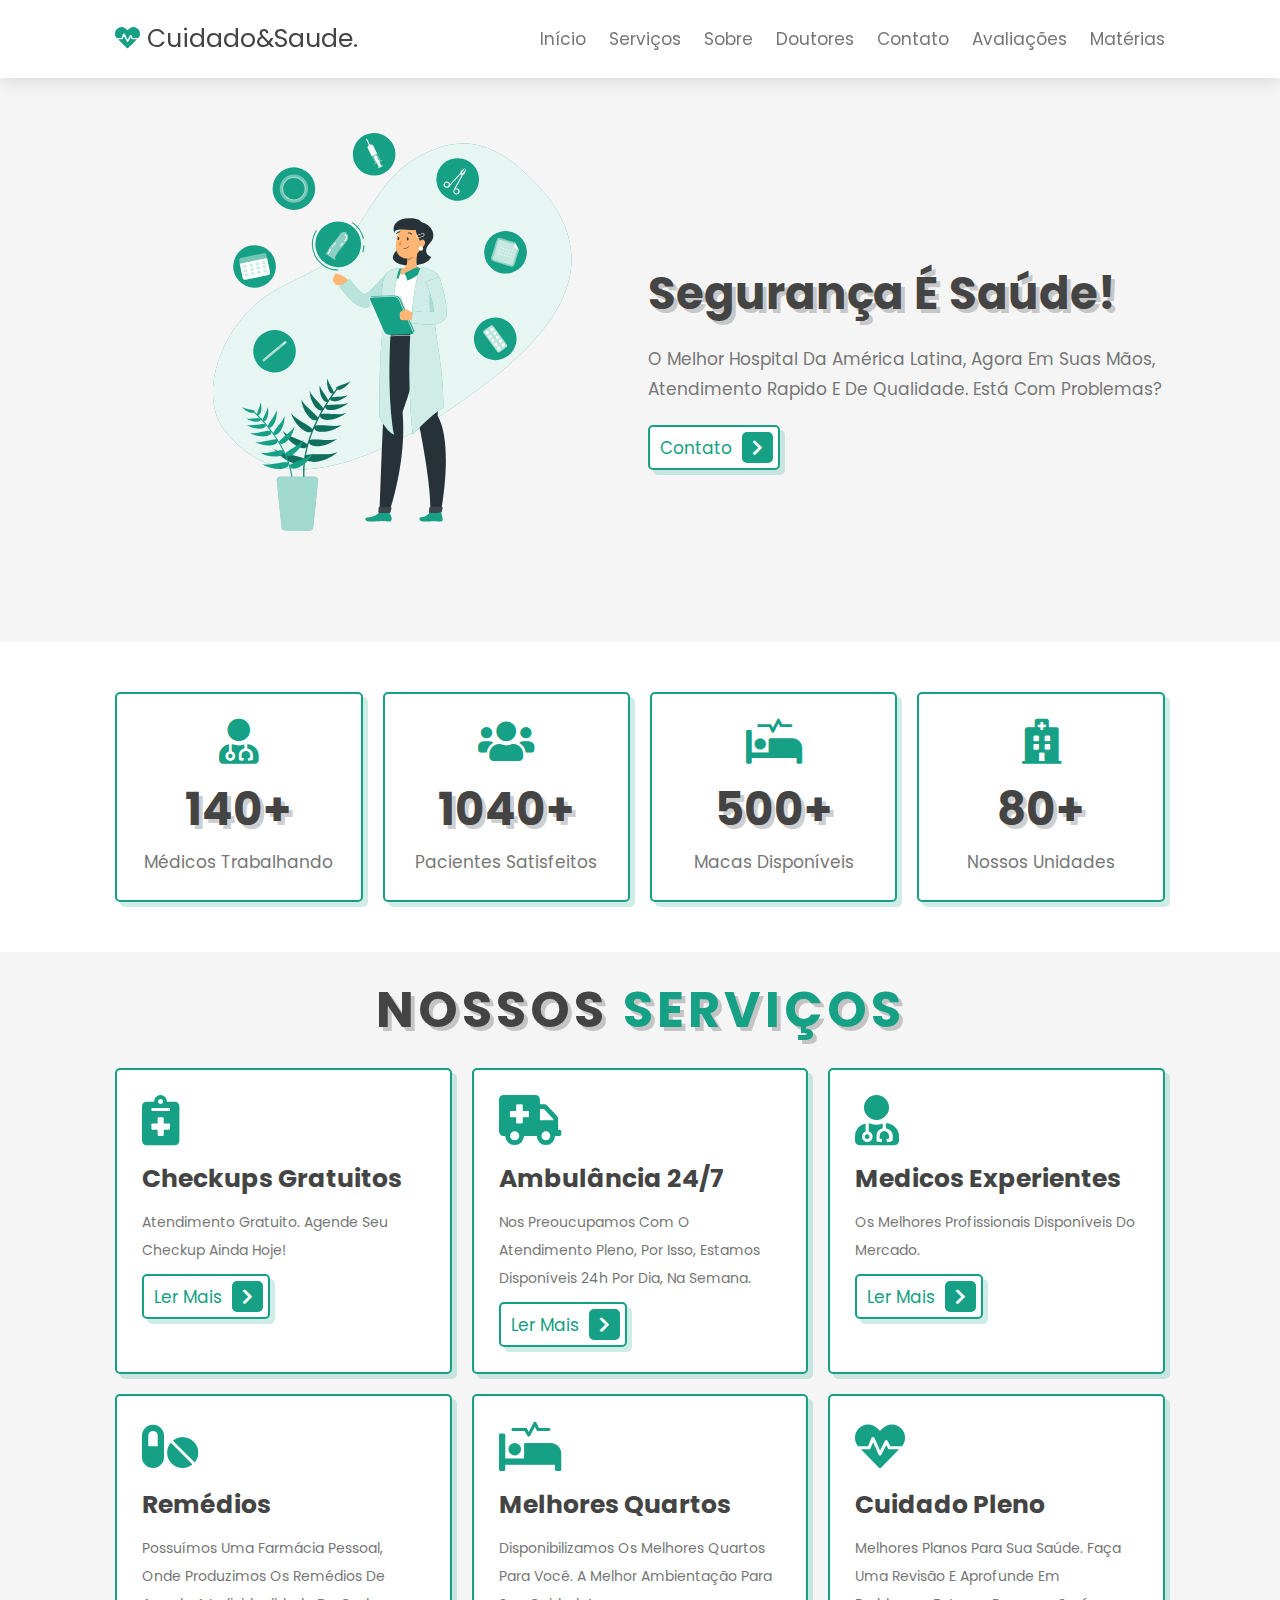
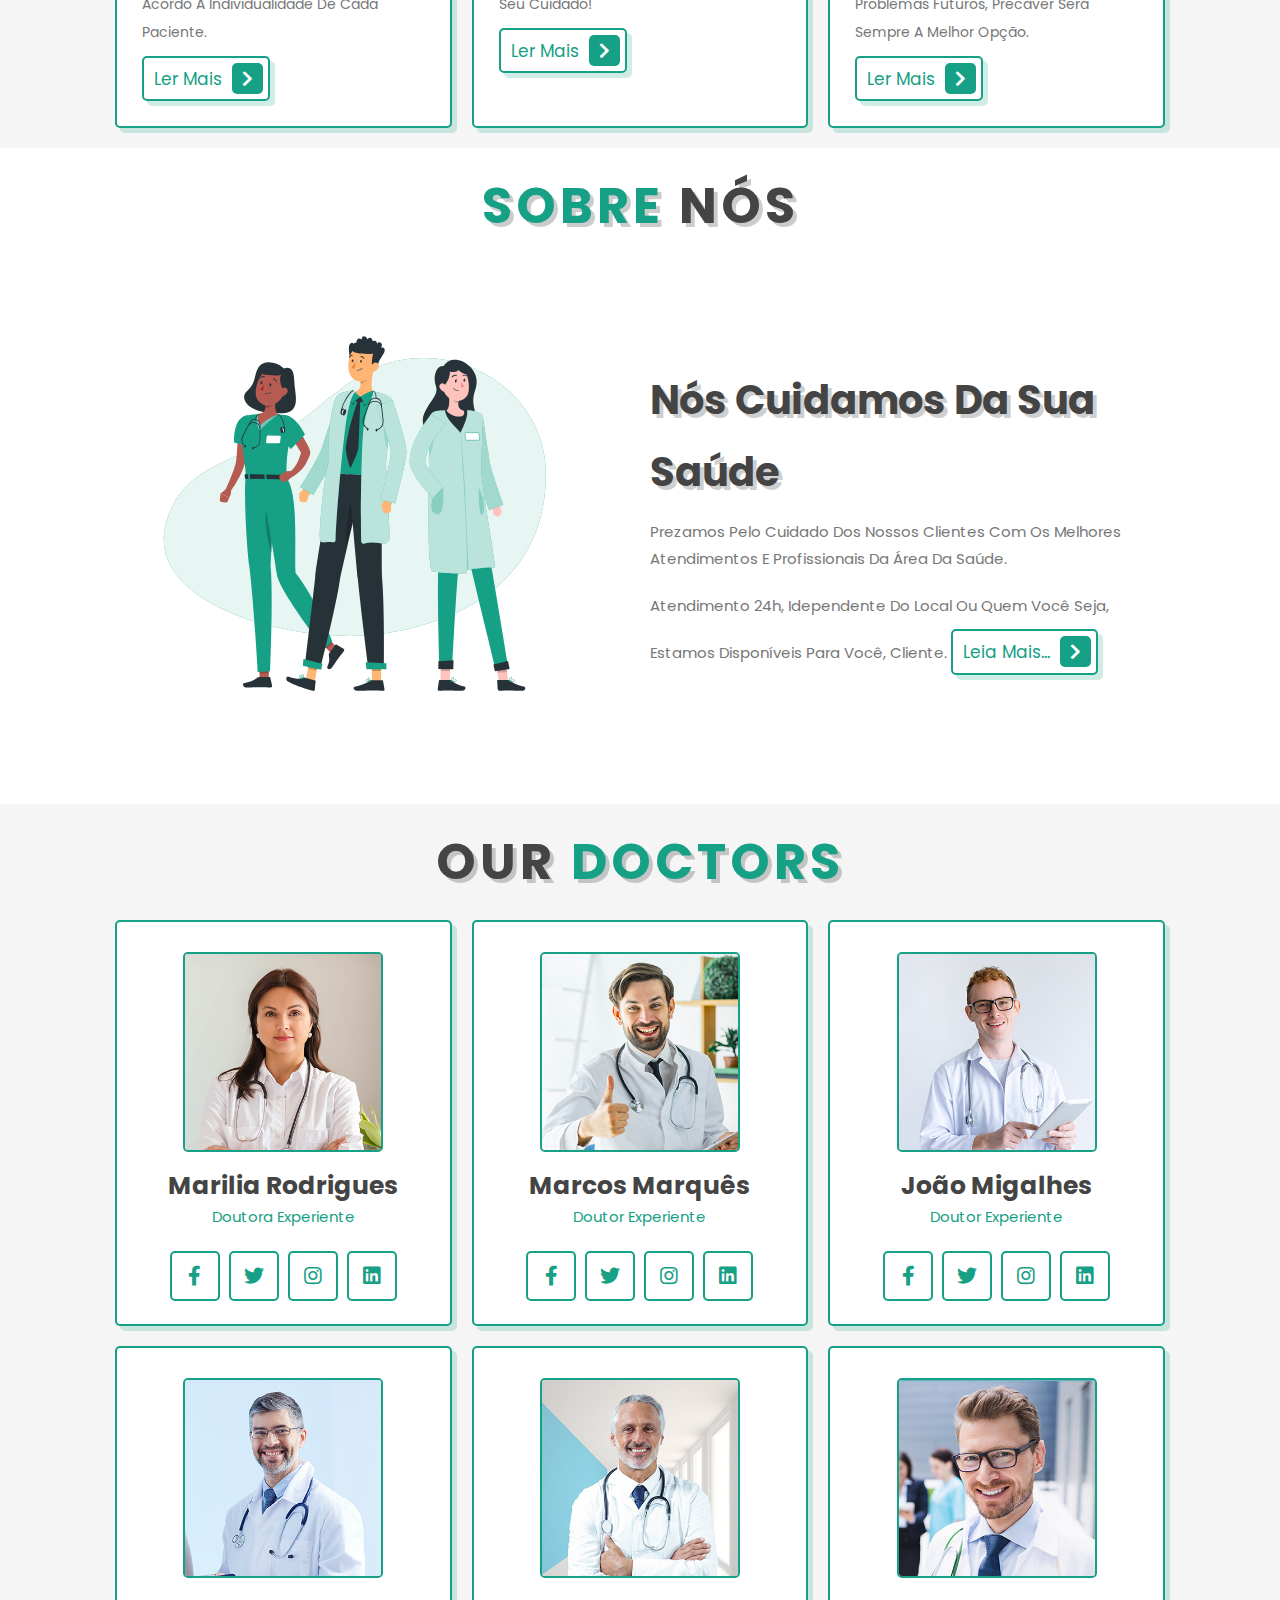
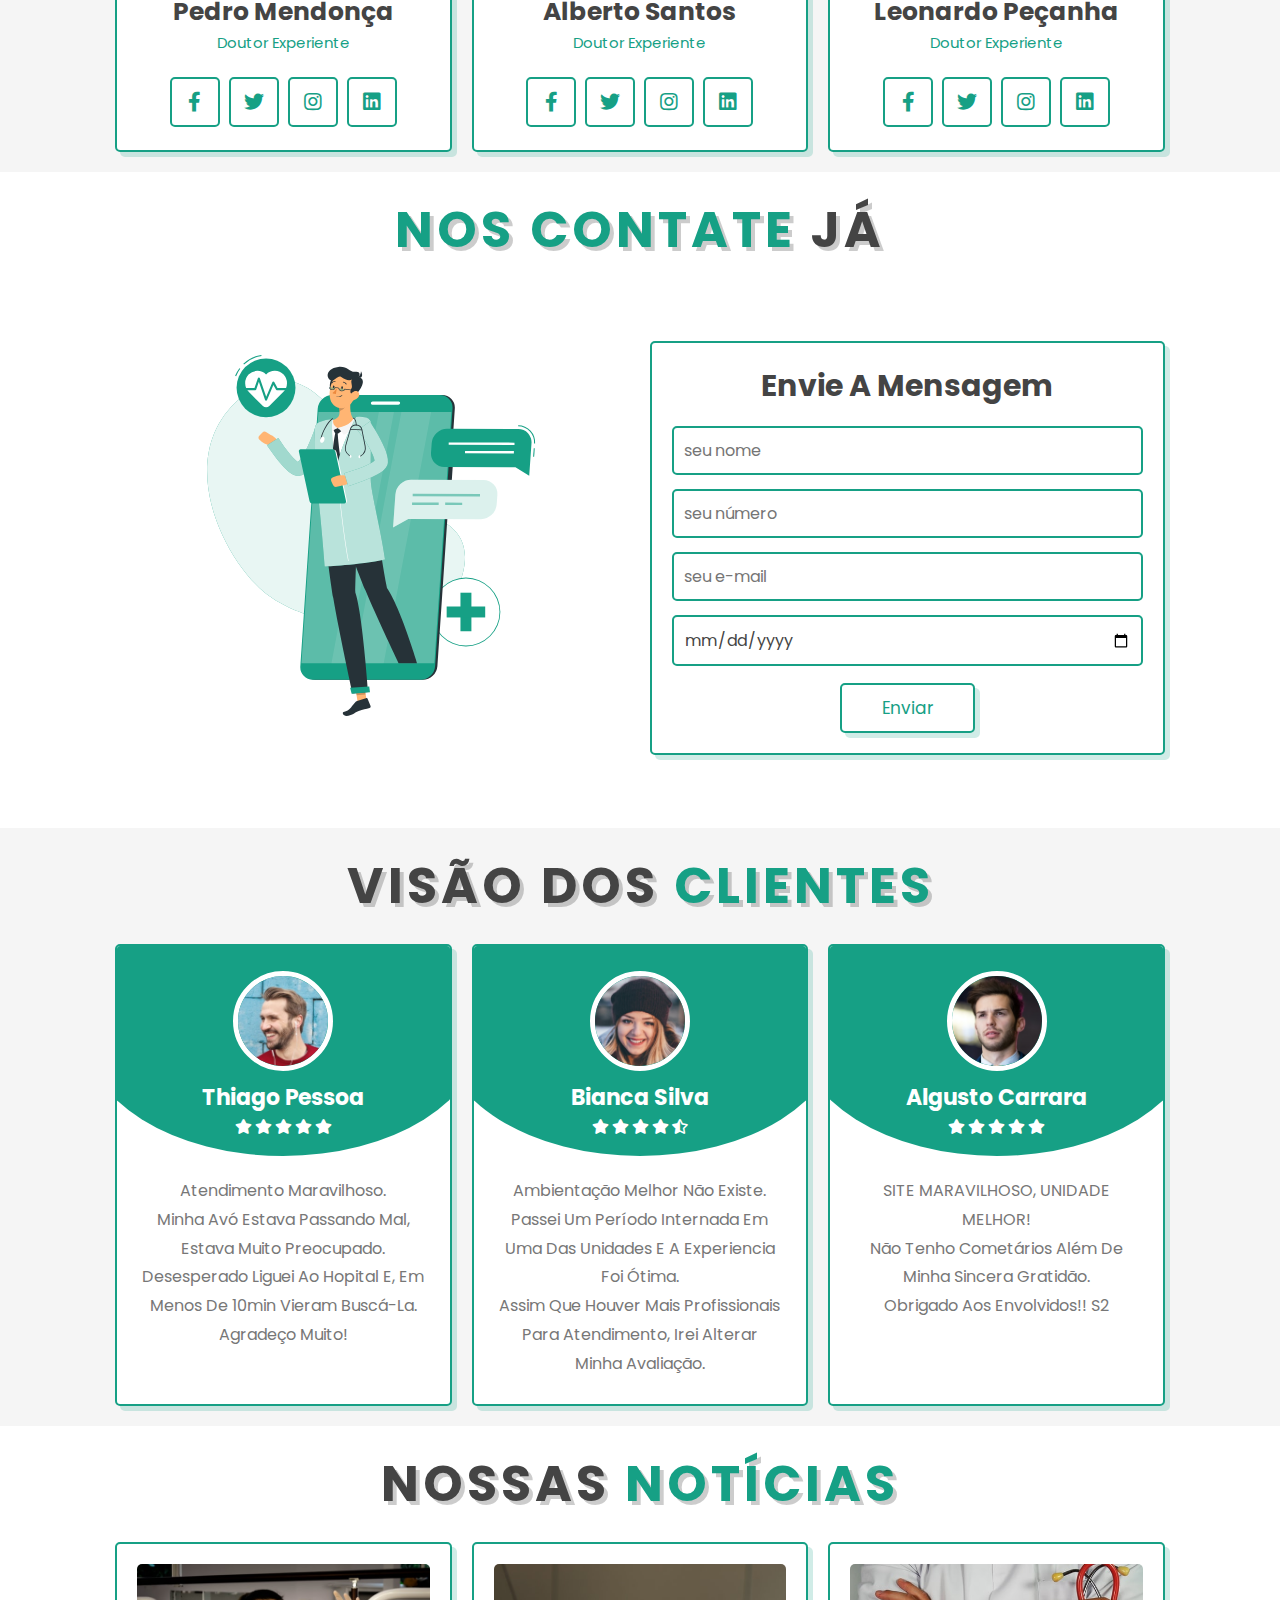
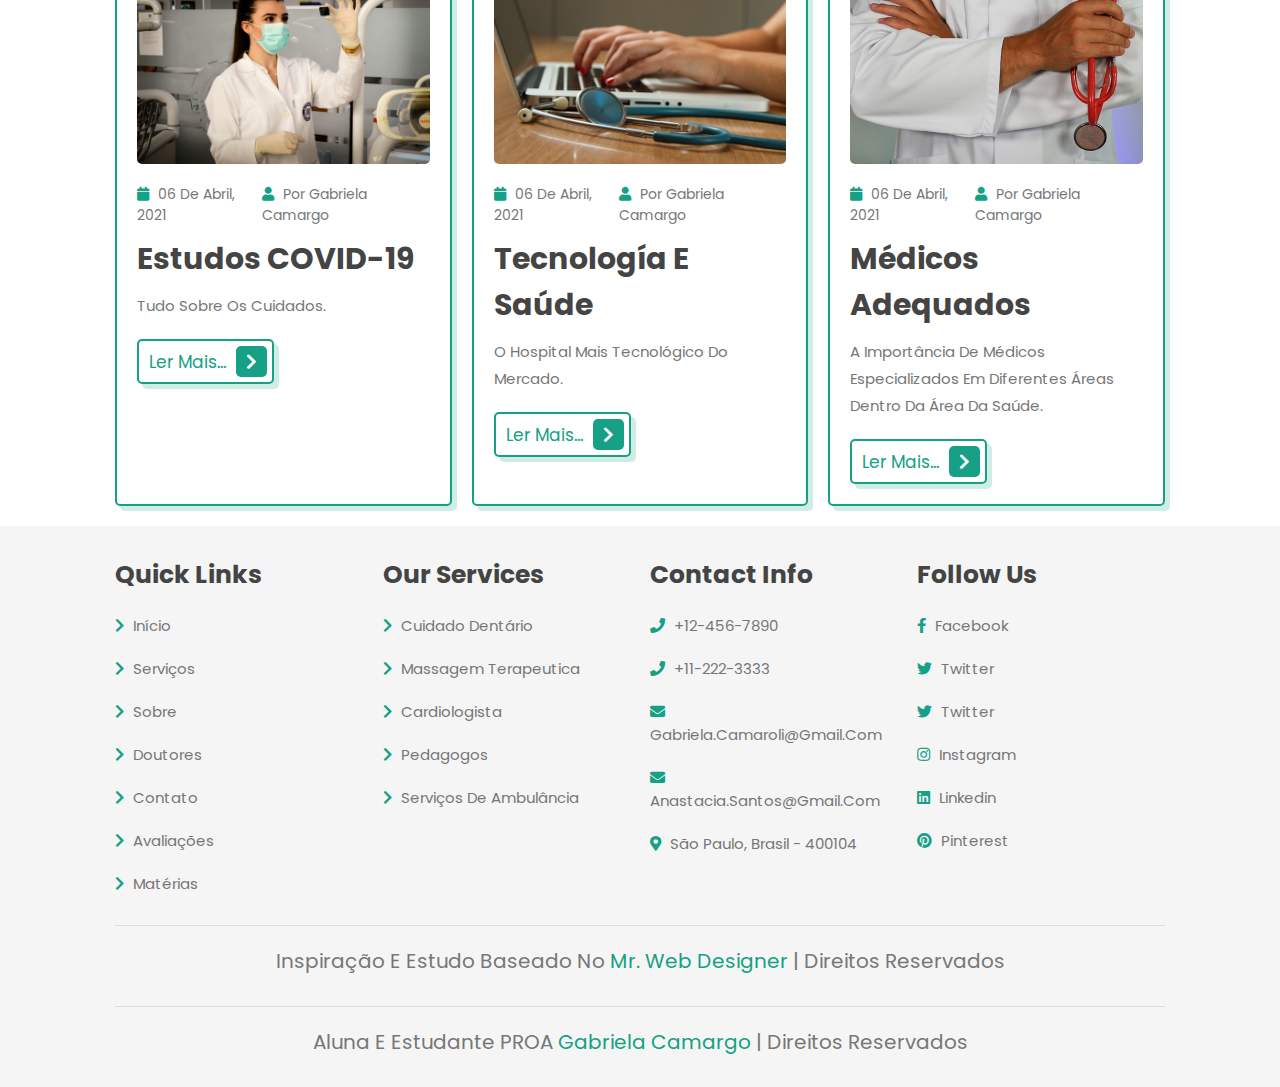
==== hospitalEstudo/index.html @ 0f3b724d "Add files via upload" ====
<!DOCTYPE html>
<html lang="pt-br">
<head>
    <meta charset="UTF-8">
    <meta http-equiv="X-UA-Compatible" content="IE=edge">
    <meta name="viewport" content="width=device-width, initial-scale=1.0">
    <meta name="keywords" content="Hospital, Médico, Estudo, Saúde">
    <meta name="description" content="Hospital Site Responsivel, aprendendo sobre responsividade (HTML, CSS e intodução a JS)">
    <meta name="author" content="Gabriela Camargo Oliveira">
    <meta role="shortcut icons" href="" type="image/x-icon">
    <link rel="stylesheet" href="">
    <title>Cuidado&Saude.</title>

    <!-- font awesome cdn link  -->
    <link rel="stylesheet" href="https://cdnjs.cloudflare.com/ajax/libs/font-awesome/5.15.4/css/all.min.css">

    <!-- custom css file link  -->
    <link rel="stylesheet" href="css/style.css">

</head>
<body>
    
<!-- header section starts  -->

<header class="header">

    <a href="#" class="logo"> <i class="fas fa-heartbeat"></i> Cuidado&Saude. </a>

    <nav class="navbar">
        <a href="#home">Início</a>
        <a href="#services">Serviços</a>
        <a href="#about">Sobre</a>
        <a href="#doctors">Doutores</a>
        <a href="#book">Contato</a>
        <a href="#review">Avaliações</a>
        <a href="#blogs">Matérias</a>
    </nav>

    <div id="menu-btn" class="fas fa-bars"></div>

</header>

<!-- header section ends -->

<!-- home section starts  -->

<section class="home" id="home">

    <div class="image">
        <img src="image/home-img.svg" alt="">
    </div>

    <div class="content">
        <h3>Segurança é saúde!</h3>
        <p>O melhor hospital da América Latina, agora em suas mãos, atendimento rapido e de qualidade. Está com problemas?</p>
        <a href="#" class="btn"> Contato <span class="fas fa-chevron-right"></span> </a>
    </div>

</section>

<!-- home section ends -->

<!-- icons section starts  -->

<section class="icons-container">

    <div class="icons">
        <i class="fas fa-user-md"></i>
        <h3>140+</h3>
        <p>Médicos trabalhando</p>
    </div>

    <div class="icons">
        <i class="fas fa-users"></i>
        <h3>1040+</h3>
        <p>Pacientes Satisfeitos</p>
    </div>

    <div class="icons">
        <i class="fas fa-procedures"></i>
        <h3>500+</h3>
        <p>Macas disponíveis</p>
    </div>

    <div class="icons">
        <i class="fas fa-hospital"></i>
        <h3>80+</h3>
        <p>Nossos unidades</p>
    </div>

</section>

<!-- icons section ends -->

<!-- services section starts  -->

<section class="services" id="services">

    <h1 class="heading"> Nossos <span>Serviços</span> </h1>

    <div class="box-container">

        <div class="box">
            <i class="fas fa-notes-medical"></i>
            <h3>Checkups Gratuitos</h3>
            <p>Atendimento gratuito. Agende seu checkup ainda hoje!</p>
            <a href="#" class="btn"> Ler mais <span class="fas fa-chevron-right"></span> </a>
        </div>

        <div class="box">
            <i class="fas fa-ambulance"></i>
            <h3>Ambulância 24/7</h3>
            <p>Nos preoucupamos com o atendimento pleno, por isso, estamos disponíveis 24h por dia, na semana.</p>
            <a href="#" class="btn"> Ler mais <span class="fas fa-chevron-right"></span> </a>
        </div>

        <div class="box">
            <i class="fas fa-user-md"></i>
            <h3>Medicos Experientes</h3>
            <p>Os melhores profissionais disponíveis do mercado.</p>
            <a href="#" class="btn"> Ler mais <span class="fas fa-chevron-right"></span> </a>
        </div>

        <div class="box">
            <i class="fas fa-pills"></i>
            <h3>Remédios</h3>
            <p>Possuímos uma farmácia pessoal, onde produzimos os remédios de acordo a individualidade de cada paciente.</p>
            <a href="#" class="btn"> Ler mais <span class="fas fa-chevron-right"></span> </a>
        </div>

        <div class="box">
            <i class="fas fa-procedures"></i>
            <h3>Melhores quartos</h3>
            <p>Disponibilizamos os melhores quartos para você. A melhor ambientação para seu cuidado!</p>
            <a href="#" class="btn"> Ler mais <span class="fas fa-chevron-right"></span> </a>
        </div>

        <div class="box">
            <i class="fas fa-heartbeat"></i>
            <h3>Cuidado pleno</h3>
            <p>Melhores planos para sua saúde. Faça uma revisão e aprofunde em problemas futuros, precaver será sempre a melhor opção.</p>
            <a href="#" class="btn"> Ler mais <span class="fas fa-chevron-right"></span> </a>
        </div>

    </div>

</section>

<!-- services section ends -->

<!-- about section starts  -->

<section class="about" id="about">

    <h1 class="heading"> <span>Sobre</span> Nós </h1>

    <div class="row">

        <div class="image">
            <img src="image/about-img.svg" alt="">
        </div>

        <div class="content">
            <h3>Nós cuidamos da sua saúde</h3>
            <p>Prezamos pelo cuidado dos nossos clientes com os melhores atendimentos e profissionais da área da saúde.</p>
            <p>Atendimento 24h, idependente do local ou quem você seja, estamos disponíveis para você, cliente.
            <a href="#" class="btn"> Leia mais... <span class="fas fa-chevron-right"></span> </a>
        </div>

    </div>

</section>

<!-- about section ends -->

<!-- doctors section starts  -->

<section class="doctors" id="doctors">

    <h1 class="heading"> our <span>doctors</span> </h1>

    <div class="box-container">

        <div class="box">
            <img src="image/doc-1.jpg" alt="">
            <h3>Marilia Rodrigues</h3>
            <span>Doutora Experiente</span>
            <div class="share">
                <a href="#" class="fab fa-facebook-f"></a>
                <a href="#" class="fab fa-twitter"></a>
                <a href="#" class="fab fa-instagram"></a>
                <a href="#" class="fab fa-linkedin"></a>
            </div>
        </div>

        <div class="box">
            <img src="image/doc-2.jpg" alt="">
            <h3>Marcos Marquês</h3>
            <span>Doutor Experiente</span>
            <div class="share">
                <a href="#" class="fab fa-facebook-f"></a>
                <a href="#" class="fab fa-twitter"></a>
                <a href="#" class="fab fa-instagram"></a>
                <a href="#" class="fab fa-linkedin"></a>
            </div>
        </div>

        <div class="box">
            <img src="image/doc-3.jpg" alt="">
            <h3>João Migalhes</h3>
            <span>Doutor Experiente</span>
            <div class="share">
                <a href="#" class="fab fa-facebook-f"></a>
                <a href="#" class="fab fa-twitter"></a>
                <a href="#" class="fab fa-instagram"></a>
                <a href="#" class="fab fa-linkedin"></a>
            </div>
        </div>

        <div class="box">
            <img src="image/doc-4.jpg" alt="">
            <h3>Pedro Mendonça</h3>
            <span>Doutor Experiente</span>
            <div class="share">
                <a href="#" class="fab fa-facebook-f"></a>
                <a href="#" class="fab fa-twitter"></a>
                <a href="#" class="fab fa-instagram"></a>
                <a href="#" class="fab fa-linkedin"></a>
            </div>
        </div>

        <div class="box">
            <img src="image/doc-5.jpg" alt="">
            <h3>Alberto Santos</h3>
            <span>Doutor Experiente</span>
            <div class="share">
                <a href="#" class="fab fa-facebook-f"></a>
                <a href="#" class="fab fa-twitter"></a>
                <a href="#" class="fab fa-instagram"></a>
                <a href="#" class="fab fa-linkedin"></a>
            </div>
        </div>

        <div class="box">
            <img src="image/doc-6.jpg" alt="">
            <h3>Leonardo Peçanha</h3>
            <span>Doutor Experiente</span>
            <div class="share">
                <a href="#" class="fab fa-facebook-f"></a>
                <a href="#" class="fab fa-twitter"></a>
                <a href="#" class="fab fa-instagram"></a>
                <a href="#" class="fab fa-linkedin"></a>
            </div>
        </div>

    </div>

</section>

<!-- doctors section ends -->

<!-- booking section starts   -->

<section class="book" id="book">

    <h1 class="heading"> <span>Nos Contate</span> Já </h1>    

    <div class="row">

        <div class="image">
            <img src="image/book-img.svg" alt="">
        </div>

        <form action="">
            <h3>Envie a mensagem</h3>
            <input type="text" placeholder="seu nome" class="box">
            <input type="number" placeholder="seu número" class="box">
            <input type="email" placeholder="seu e-mail" class="box">
            <input type="date" class="box">
            <input type="submit" value="Enviar" class="btn">
        </form>

    </div>

</section>

<!-- booking section ends -->

<!-- review section starts  -->

<section class="review" id="review">
    
    <h1 class="heading"> Visão dos <span>Clientes</span> </h1>

    <div class="box-container">

        <div class="box">
            <img src="image/pic-1.png" alt="">
            <h3>Thiago Pessoa</h3>
            <div class="stars">
                <i class="fas fa-star"></i>
                <i class="fas fa-star"></i>
                <i class="fas fa-star"></i>
                <i class="fas fa-star"></i>
                <i class="fas fa-star"></i>
            </div>
            <p class="text"> Atendimento maravilhoso. <br> Minha avó estava passando mal, estava muito preocupado. Desesperado liguei ao hopital e, em menos de 10min vieram buscá-la. <br> Agradeço muito! </p>
        </div>

        <div class="box">
            <img src="image/pic-2.png" alt="">
            <h3>Bianca Silva</h3>
            <div class="stars">
                <i class="fas fa-star"></i>
                <i class="fas fa-star"></i>
                <i class="fas fa-star"></i>
                <i class="fas fa-star"></i>
                <i class="fas fa-star-half-alt"></i>
            </div>
            <p class="text">Ambientação melhor não existe. <br>Passei um período internada em uma das unidades e a experiencia foi ótima. <br> Assim que houver mais profissionais para atendimento, irei alterar minha avaliação.</p>

            </div>

        <div class="box">
            <img src="image/pic-3.png" alt="">
            <h3>Algusto Carrara</h3>
            <div class="stars">
                <i class="fas fa-star"></i>
                <i class="fas fa-star"></i>
                <i class="fas fa-star"></i>
                <i class="fas fa-star"></i>
                <i class="fas fa-star"></i>
            </div>
            <p class="text">SITE MARAVILHOSO, UNIDADE MELHOR! <br> Não tenho cometários além de minha sincera gratidão. <br> Obrigado aos envolvidos!! S2</p>
        </div>

    </div>

</section>

<!-- review section ends -->

<!-- blogs section starts  -->

<section class="blogs" id="blogs">

    <h1 class="heading"> Nossas <span>Notícias</span> </h1>

    <div class="box-container">

        <div class="box">
            <div class="image">
                <img src="image/blog-1.jpg" alt="">
            </div>
            <div class="content">
                <div class="icon">
                    <a href="#"> <i class="fas fa-calendar"></i> 06 de abril, 2021 </a>
                    <a href="#"> <i class="fas fa-user"></i> Por Gabriela Camargo </a>
                </div>
                <h3>Estudos COVID-19</h3>
                <p>Tudo sobre os cuidados. </p>
                <a href="#" class="btn"> Ler mais... <span class="fas fa-chevron-right"></span> </a>
            </div>
        </div>

        <div class="box">
            <div class="image">
                <img src="image/blog-2.jpg" alt="">
            </div>
            <div class="content">
                <div class="icon">
                    <a href="#"> <i class="fas fa-calendar"></i> 06 de abril, 2021 </a>
                    <a href="#"> <i class="fas fa-user"></i> Por Gabriela Camargo </a>
                </div>
                <h3>Tecnología e saúde</h3>
                <p> O hospital mais tecnológico do mercado. </p>
                <a href="#" class="btn"> Ler mais... <span class="fas fa-chevron-right"></span> </a>
            </div>
        </div>

        <div class="box">
            <div class="image">
                <img src="image/blog-3.jpg" alt="">
            </div>
            <div class="content">
                <div class="icon">
                    <a href="#"> <i class="fas fa-calendar"></i> 06 de abril, 2021 </a>
                    <a href="#"> <i class="fas fa-user"></i> Por Gabriela Camargo </a>
                </div>
                <h3>Médicos Adequados</h3>
                <p>A importância de médicos especializados em diferentes áreas dentro da área da saúde. </p>
                <a href="#" class="btn"> Ler mais... <span class="fas fa-chevron-right"></span> </a>
            </div>
        </div>

    </div>

</section>

<!-- blogs section ends -->

<!-- footer section starts  -->

<section class="footer">

    <div class="box-container">

        <div class="box">
            <h3>quick links</h3>
            <a href="#"> <i class="fas fa-chevron-right"></i> início </a>
            <a href="#"> <i class="fas fa-chevron-right"></i> serviços </a>
            <a href="#"> <i class="fas fa-chevron-right"></i> sobre </a>
            <a href="#"> <i class="fas fa-chevron-right"></i> doutores </a>
            <a href="#"> <i class="fas fa-chevron-right"></i> contato </a>
            <a href="#"> <i class="fas fa-chevron-right"></i> Avaliações </a>
            <a href="#"> <i class="fas fa-chevron-right"></i> Matérias </a>
        </div>

        <div class="box">
            <h3>our services</h3>
            <a href="#"> <i class="fas fa-chevron-right"></i> Cuidado Dentário </a>
            <a href="#"> <i class="fas fa-chevron-right"></i> Massagem terapeutica </a>
            <a href="#"> <i class="fas fa-chevron-right"></i> Cardiologista </a>
            <a href="#"> <i class="fas fa-chevron-right"></i> Pedagogos </a>
            <a href="#"> <i class="fas fa-chevron-right"></i> Serviços de ambulância </a>
        </div>

        <div class="box">
            <h3>contact info</h3>
            <a href="#"> <i class="fas fa-phone"></i> +12-456-7890 </a>
            <a href="#"> <i class="fas fa-phone"></i> +11-222-3333 </a>
            <a href="#"> <i class="fas fa-envelope"></i> gabriela.camaroli@gmail.com </a>
            <a href="#"> <i class="fas fa-envelope"></i> anastacia.santos@gmail.com </a>
            <a href="#"> <i class="fas fa-map-marker-alt"></i> São Paulo, Brasil - 400104 </a>
        </div>

        <div class="box">
            <h3>follow us</h3>
            <a href="#"> <i class="fab fa-facebook-f"></i> facebook </a>
            <a href="#"> <i class="fab fa-twitter"></i> twitter </a>
            <a href="#"> <i class="fab fa-twitter"></i> twitter </a>
            <a href="#"> <i class="fab fa-instagram"></i> instagram </a>
            <a href="#"> <i class="fab fa-linkedin"></i> linkedin </a>
            <a href="#"> <i class="fab fa-pinterest"></i> pinterest </a>
        </div>

    </div>

    <div class="credit"> Inspiração e Estudo baseado no <span>mr. web designer</span> | direitos reservados </div>
    <div class="credit"> Aluna e estudante PROA <span>Gabriela Camargo</span> | direitos reservados </div>

</section>

<!-- footer section ends -->


















<!-- custom js file link  -->
<script src="js/script.js"></script>

</body>
</html>
---- hospitalEstudo/css/style.css ----
@import url('https://fonts.googleapis.com/css2?family=Poppins:wght@100;200;300;400;500;600;700&display=swap');

:root{
    --green:#16a085;
    --black:#444;
    --light-color:#777;
    --box-shadow:.5rem .5rem 0 rgba(22, 160, 133, .2);
    --text-shadow:.4rem .4rem 0 rgba(0, 0, 0, .2);
    --border:.2rem solid var(--green);
}

*{
    font-family: 'Poppins', sans-serif;
    margin:0; padding: 0;
    box-sizing: border-box;
    outline: none; border: none;
    text-transform: capitalize;
    transition: all .2s ease-out;
    text-decoration: none;
}

html{
    font-size: 62.5%;
    overflow-x: hidden;
    scroll-padding-top: 7rem;
    scroll-behavior: smooth;
}

section{
    padding:2rem 9%;
}

section:nth-child(even){
    background: #f5f5f5;
}

/*Ajuste do fundo e texto da página*/

.heading{
    text-align: center;
    padding-bottom: 2rem;
    text-shadow: var(--text-shadow);
    text-transform: uppercase;
    color:var(--black);
    font-size: 5rem;
    letter-spacing: .4rem;
}

.heading span{
    text-transform: uppercase;
    color:var(--green);
}

.btn{
    display: inline-block;
    margin-top: 1rem;
    padding: .5rem;
    padding-left: 1rem;
    border:var(--border);
    border-radius: .5rem;
    box-shadow: var(--box-shadow);
    color:var(--green);
    cursor: pointer;
    font-size: 1.7rem;
    background: #fff;
}

.btn span{
    padding:.7rem 1rem;
    border-radius: .5rem;
    background: var(--green);
    color:#fff;
    margin-left: .5rem;
}

.btn:hover{
    background: var(--green);
    color:#fff;
}

.btn:hover span{
    color: var(--green);
    background:#fff;
    margin-left: 1rem;
}

.header{
    padding:2rem 9%;
    position: fixed;
    top:0; left: 0; right: 0;
    z-index: 1000;
    box-shadow: 0 .5rem 1.5rem rgba(0, 0, 0, .1);
    display: flex;
    align-items: center;
    justify-content: space-between;
    background: #fff;
}

.header .logo{
    font-size: 2.5rem;
    color: var(--black);
}

.header .logo i{
    color: var(--green);
}

.header .navbar a{
    font-size: 1.7rem;
    color: var(--light-color);
    margin-left: 2rem;
}

.header .navbar a:hover{
    color: var(--green);
}

#menu-btn{
    font-size: 2.5rem;
    border-radius: .5rem;
    background: #eee;
    color:var(--green);
    padding: 1rem 1.5rem;
    cursor: pointer;
    display: none;
}

.home{
    display: flex;
    align-items: center;
    flex-wrap: wrap;
    gap:1.5rem;
    padding-top: 10rem;
}

.home .image{
    flex:1 1 45rem;
}

.home .image img{
    width: 100%;
}

.home .content{
    flex:1 1 45rem;
}

.home .content h3{
    font-size: 4.5rem;
    color:var(--black);
    line-height: 1.8;
    text-shadow: var(--text-shadow);
}

.home .content p{
    font-size: 1.7rem;
    color:var(--light-color);
    line-height: 1.8;
    padding: 1rem 0;
}

/*Ajustando icons página 02, dados */

.icons-container{
    display: grid;
    gap:2rem;
    grid-template-columns: repeat(auto-fit, minmax(20rem, 1fr));
    padding-top: 5rem;
    padding-bottom: 5rem;
}

/*Caixa icons, dados do hospital*/

.icons-container .icons{
    border:var(--border);
    box-shadow: var(--box-shadow);
    border-radius: .5rem;
    text-align: center;
    padding: 2.5rem;
}

.icons-container .icons i{
    font-size: 4.5rem;
    color:var(--green);
    padding-bottom: .7rem;
}

.icons-container .icons h3{
    font-size: 4.5rem;
    color:var(--black);
    padding: .5rem 0;
    text-shadow: var(--text-shadow);
}

.icons-container .icons p{
    font-size: 1.7rem;
    color:var(--light-color);
}

/*Alinhando serviços, icons, na página*/

.services .box-container{
    display: grid;
    grid-template-columns: repeat(auto-fit, minmax(27rem, 1fr));
    gap:2rem;
}

/*Agrupa e alinha*/

.services .box-container .box{
    background:#fff;
    border-radius: .5rem;
    box-shadow: var(--box-shadow);
    border:var(--border);
    padding: 2.5rem;
}

.services .box-container .box i{
    color: var(--green);
    font-size: 5rem;
    padding-bottom: .5rem;
}

.services .box-container .box h3{
    color: var(--black);
    font-size: 2.5rem;
    padding:1rem 0;
}

.services .box-container .box p{
    color: var(--light-color);
    font-size: 1.4rem;
    line-height: 2;
}

/*Sobre*/

.about .row{
    display: flex;
    align-items: center;
    flex-wrap: wrap;
    gap:2rem;
}

.about .row .image{
    flex:1 1 45rem;
}

.about .row .image img{
    width: 100%;
}

.about .row .content{
    flex:1 1 45rem;
}

.about .row .content h3{
    color: var(--black);
    text-shadow: var(--text-shadow);
    font-size: 4rem;
    line-height: 1.8;
}

.about .row .content p{
    color: var(--light-color);
    padding:1rem 0;
    font-size: 1.5rem;
    line-height: 1.8;
}

.doctors .box-container{
    display: grid;
    grid-template-columns: repeat(auto-fit, minmax(30rem, 1fr));
    gap:2rem;
}

.doctors .box-container .box{
    text-align: center;
    background:#fff;
    border-radius: .5rem;
    border:var(--border);
    box-shadow: var(--box-shadow);
    padding:2rem;
}

.doctors .box-container .box img{
    height: 20rem;
    border:var(--border);
    border-radius: .5rem;
    margin-top: 1rem;
    margin-bottom: 1rem;
}

.doctors .box-container .box h3{
    color:var(--black);
    font-size: 2.5rem;
}

.doctors .box-container .box span{
    color:var(--green);
    font-size: 1.5rem;
}

.doctors .box-container .box .share{
    padding-top: 2rem;
}

.doctors .box-container .box .share a{
    height: 5rem;
    width: 5rem;
    line-height: 4.5rem;
    font-size: 2rem;
    color:var(--green);
    border-radius: .5rem;
    border:var(--border);
    margin:.3rem;
}

.doctors .box-container .box .share a:hover{
    background:var(--green);
    color:#fff;
    box-shadow: var(--box-shadow);
}

.book .row{
    display: flex;
    align-items: center;
    flex-wrap: wrap;
    gap:2rem;
}
 
.book .row .image{
    flex:1 1 45rem;
}

.book .row .image img{
    width: 100%;
}

.book .row form{
    flex:1 1 45rem;
    background: #fff;
    border:var(--border);
    box-shadow: var(--box-shadow);
    text-align: center;
    padding: 2rem;
    border-radius: .5rem;
}

.book .row form h3{
    color:var(--black);
    padding-bottom: 1rem;
    font-size: 3rem;
}

.book .row form .box{
    width: 100%;
    margin:.7rem 0;
    border-radius: .5rem;
    border:var(--border);
    font-size: 1.6rem;
    color: var(--black);
    text-transform: none;
    padding: 1rem;
}

.book .row form .btn{
    padding:1rem 4rem;
}

.review .box-container{
    display: grid;
    grid-template-columns: repeat(auto-fit, minmax(27rem, 1fr));
    gap:2rem;
}

.review .box-container .box{
    border:var(--border);
    box-shadow: var(--box-shadow);
    border-radius: .5rem;
    padding:2.5rem;
    background: #fff;
    text-align: center;
    position: relative;
    overflow: hidden;
    z-index: 0;
}

.review .box-container .box img{
    height: 10rem;
    width: 10rem;
    border-radius: 50%;
    object-fit: cover;
    border:.5rem solid #fff;
}

.review .box-container .box h3{
    color:#fff;
    font-size: 2.2rem;
    padding:.5rem 0;
}

.review .box-container .box .stars i{
    color:#fff;
    font-size: 1.5rem;
}

.review .box-container .box .text{
    color:var(--light-color);
    line-height: 1.8;
    font-size: 1.6rem;
    padding-top: 4rem;
}

.review .box-container .box::before{
    content: '';
    position: absolute;
    top:-4rem; left: 50%;
    transform:translateX(-50%);
    background:var(--green);
    border-bottom-left-radius: 50%;
    border-bottom-right-radius: 50%;
    height: 25rem;
    width: 120%;
    z-index: -1;
}

.blogs .box-container{
    display: grid;
    grid-template-columns: repeat(auto-fit, minmax(30rem, 1fr));
    gap:2rem;
}

.blogs .box-container .box{
    border:var(--border);
    box-shadow: var(--box-shadow);
    border-radius: .5rem;
    padding: 2rem;
}

.blogs .box-container .box .image{
    height: 20rem;
    overflow:hidden;
    border-radius: .5rem;
}

.blogs .box-container .box .image img{
    height: 100%;
    width: 100%;
    object-fit: cover;
}

.blogs .box-container .box:hover .image img{
    transform:scale(1.2);
}

.blogs .box-container .box .content{
    padding-top: 1rem;
}

.blogs .box-container .box .content .icon{
    padding: 1rem 0;
    display: flex;
    align-items: center;
    justify-content: space-between;
}

.blogs .box-container .box .content .icon a{
    font-size: 1.4rem;
    color: var(--light-color);
}

.blogs .box-container .box .content .icon a:hover{
    color:var(--green);
}

.blogs .box-container .box .content .icon a i{
    padding-right: .5rem;
    color: var(--green);
}

.blogs .box-container .box .content h3{
    color:var(--black);
    font-size: 3rem;
}

.blogs .box-container .box .content p{
    color:var(--light-color);
    font-size: 1.5rem;
    line-height: 1.8;
    padding:1rem 0;
}

.footer .box-container{
    display: grid;
    grid-template-columns: repeat(auto-fit, minmax(22rem, 1fr));
    gap:2rem;
}

.footer .box-container .box h3{
    font-size: 2.5rem;
    color:var(--black);
    padding: 1rem 0;
}

.footer .box-container .box a{
    display: block;
    font-size: 1.5rem;
    color:var(--light-color);
    padding: 1rem 0;
}

.footer .box-container .box a i{
    padding-right: .5rem;
    color:var(--green);
}

.footer .box-container .box a:hover i{
    padding-right:2rem;
}

.footer .credit{
    padding: 1rem;
    padding-top: 2rem;
    margin-top: 2rem;
    text-align: center;
    font-size: 2rem;
    color:var(--light-color);
    border-top: .1rem solid rgba(0, 0, 0, .1);
}

.footer .credit span{
    color:var(--green);
}









/* media queries  */
@media (max-width:991px){

    html{
        font-size: 55%;
    }

    .header{
        padding: 2rem;
    }

    section{
        padding:2rem;
    }

}

@media (max-width:768px){

    #menu-btn{
        display: initial;
    }

    .header .navbar{
        position: absolute;
        top:115%; right: 2rem;
        border-radius: .5rem;
        box-shadow: var(--box-shadow);
        width: 30rem;
        border: var(--border);
        background: #fff;
        transform: scale(0);
        opacity: 0;
        transform-origin: top right;
        transition: none;
    }

    .header .navbar.active{
        transform: scale(1);
        opacity: 1;
        transition: .2s ease-out;
    }

    .header .navbar a{
        font-size: 2rem;
        display: block;
        margin:2.5rem;
    }

}

@media (max-width:450px){

    html{
        font-size: 50%;
    }

}
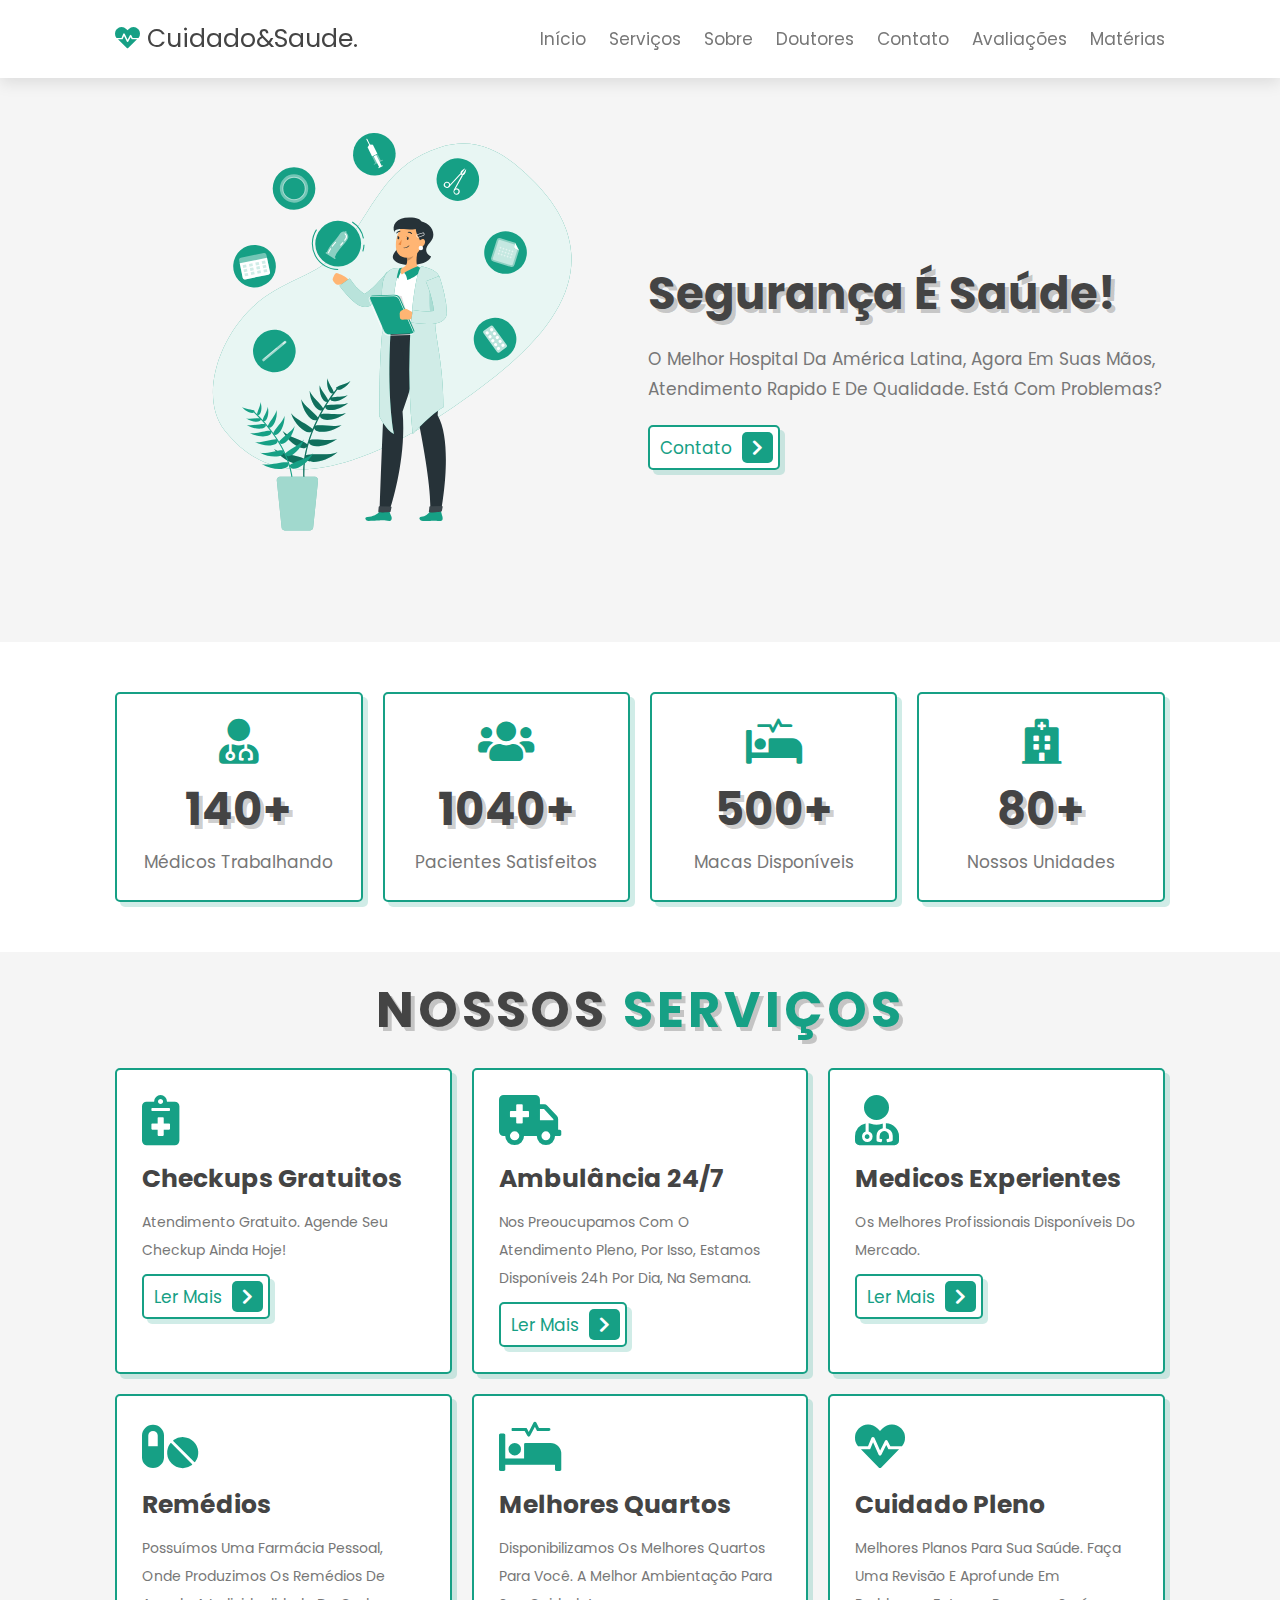
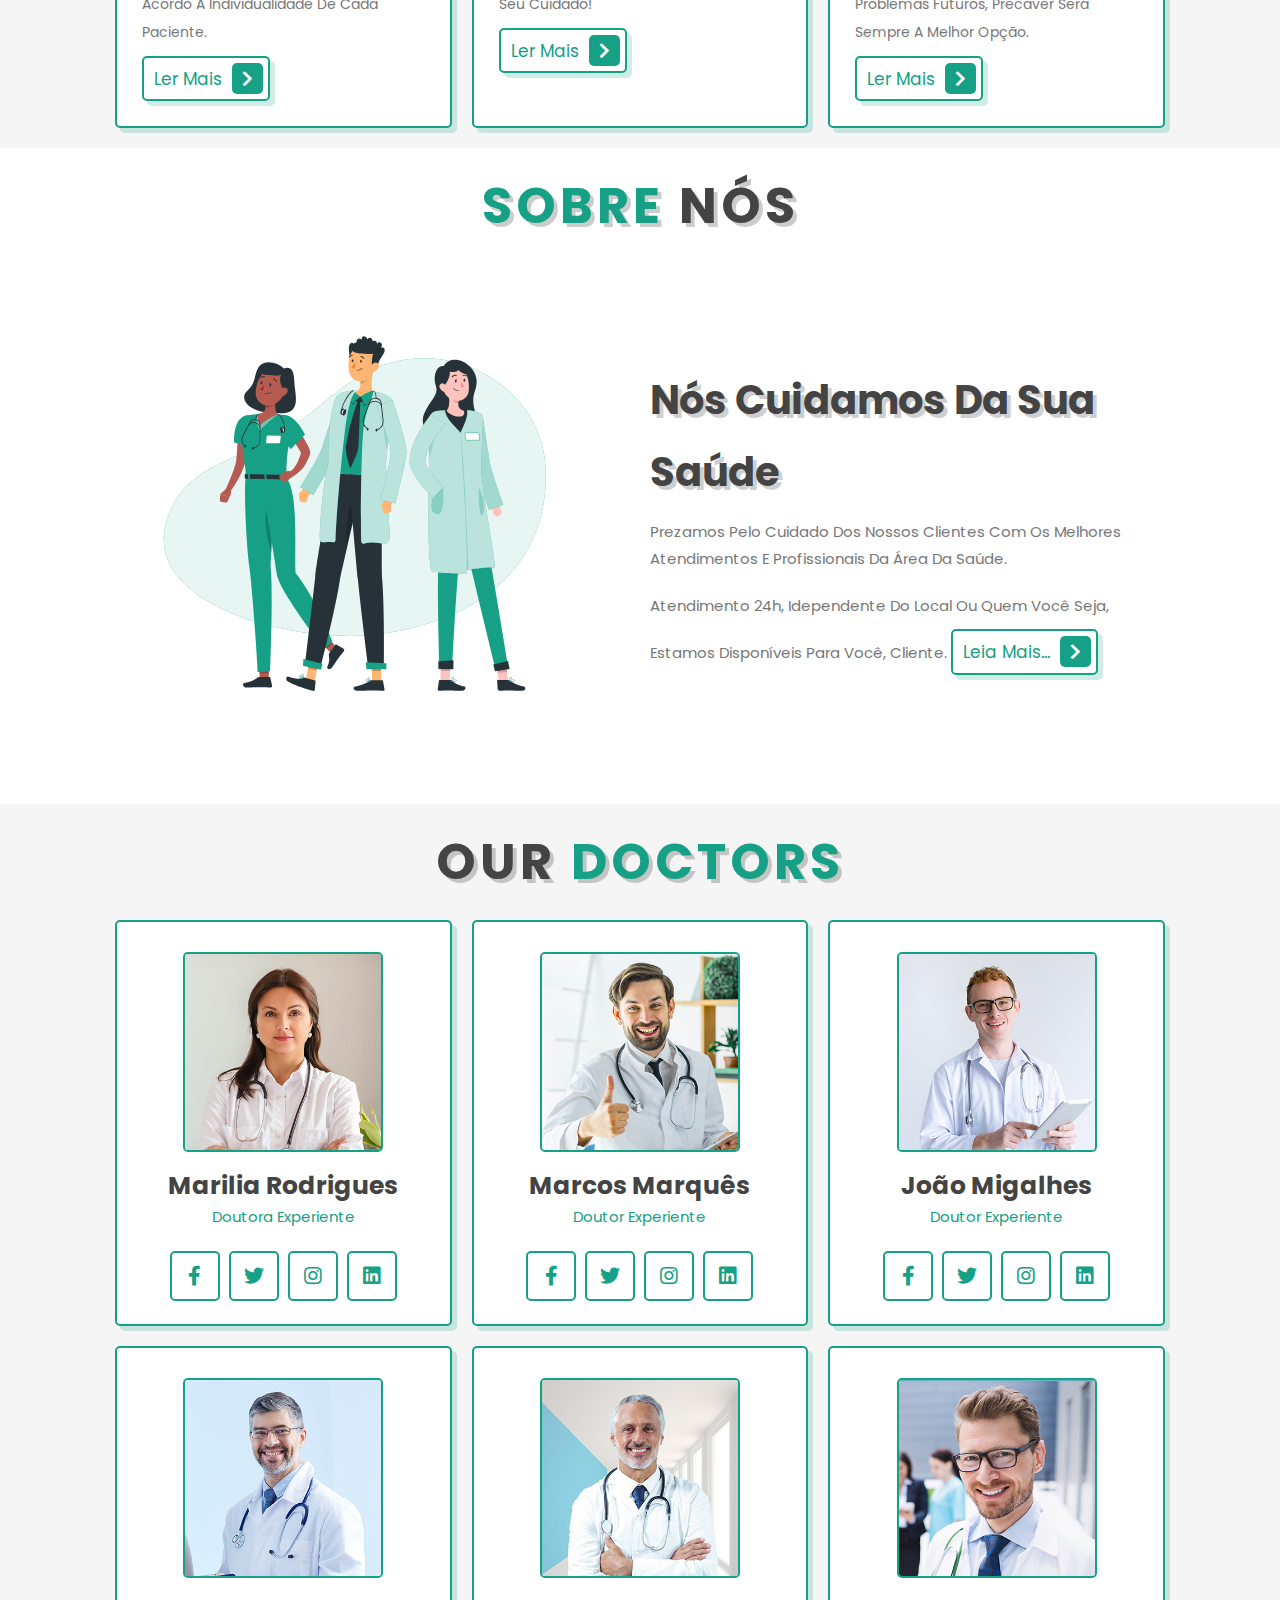
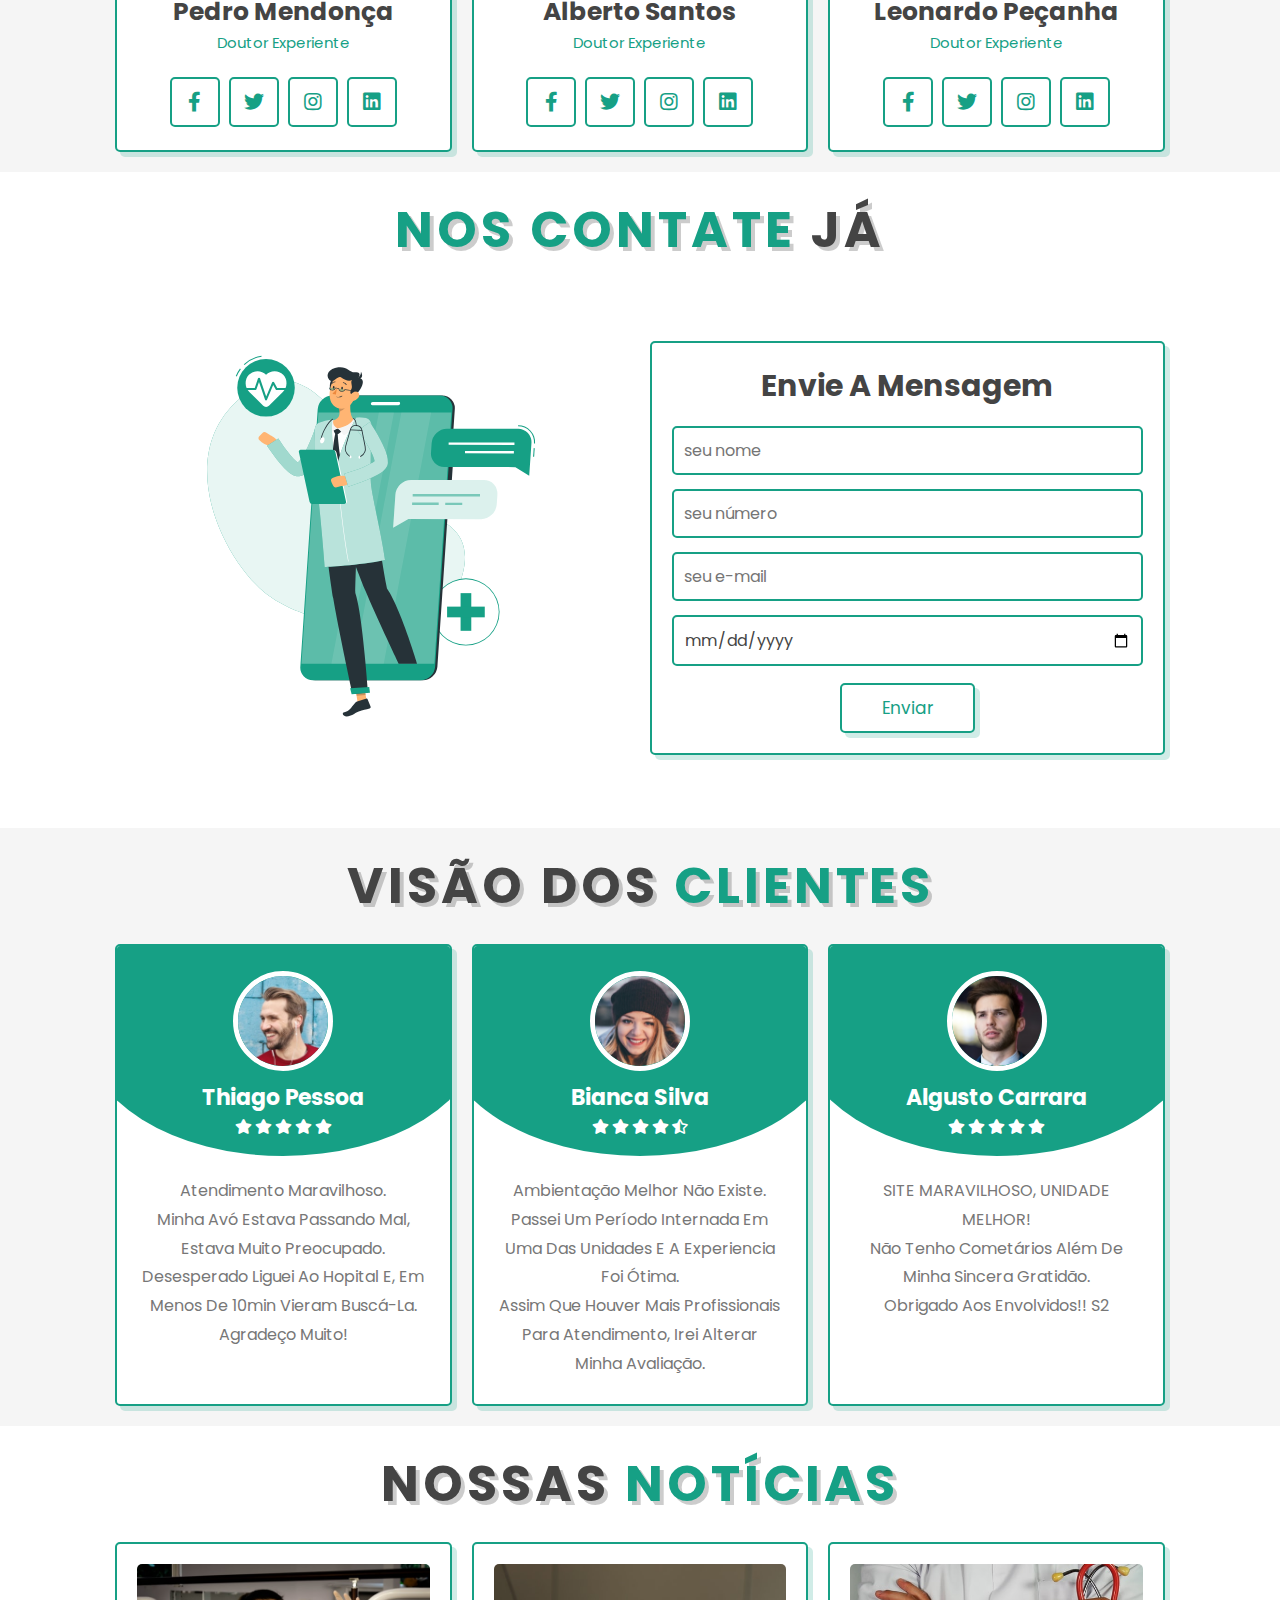
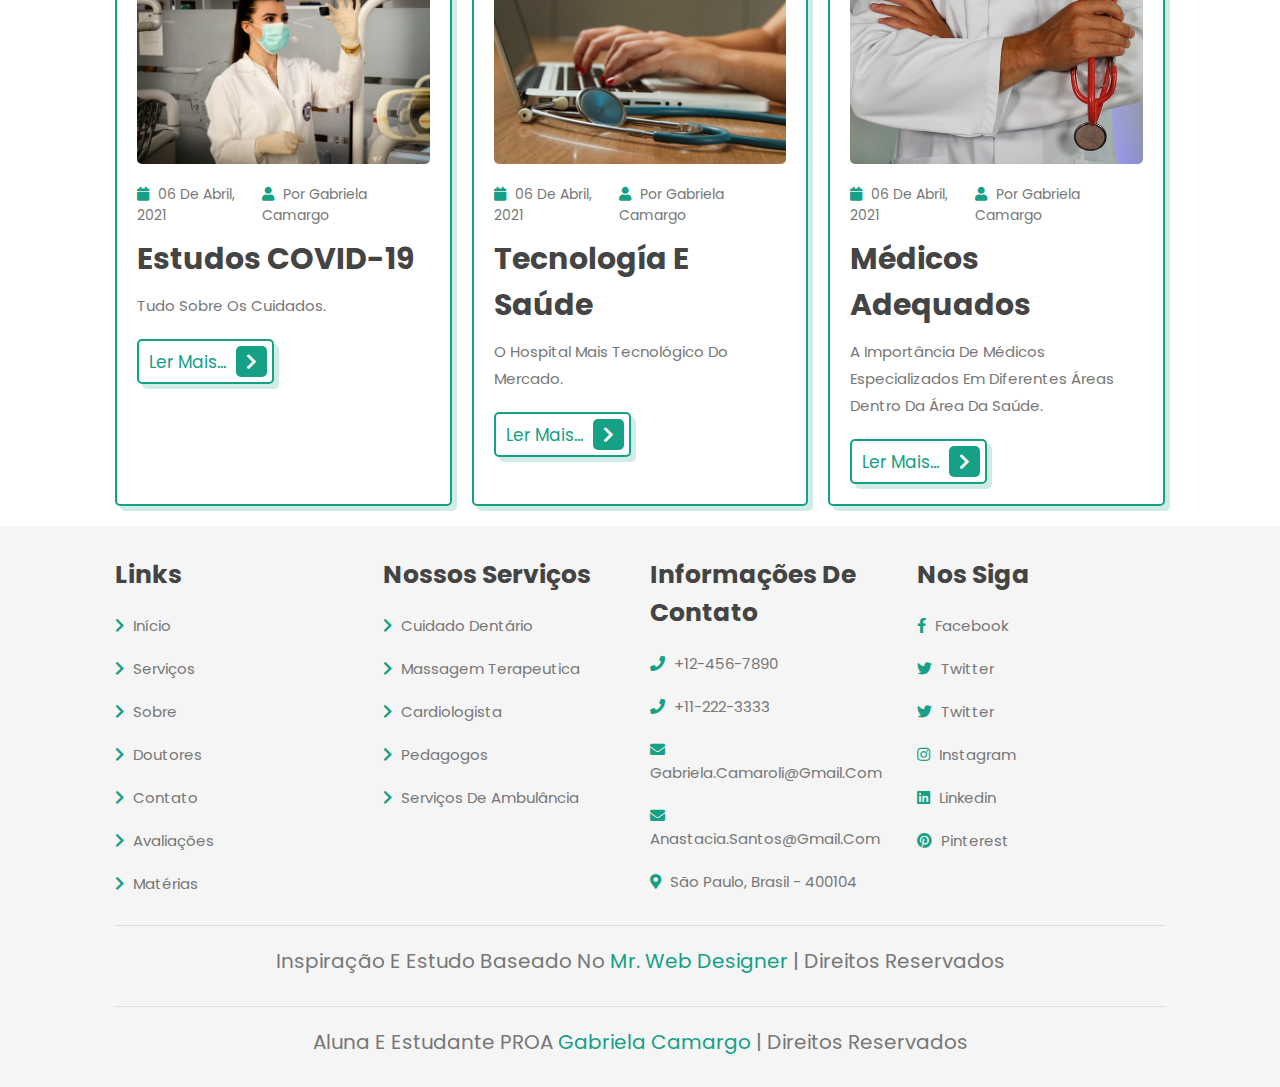
==== commit b186ca7c: "Add files via upload" ====
--- a/hospitalEstudo/index.html
+++ b/hospitalEstudo/index.html
@@ -406,7 +406,7 @@
     <div class="box-container">
 
         <div class="box">
-            <h3>quick links</h3>
+            <h3>Links</h3>
             <a href="#"> <i class="fas fa-chevron-right"></i> início </a>
             <a href="#"> <i class="fas fa-chevron-right"></i> serviços </a>
             <a href="#"> <i class="fas fa-chevron-right"></i> sobre </a>
@@ -417,7 +417,7 @@
         </div>
 
         <div class="box">
-            <h3>our services</h3>
+            <h3>Nossos serviços</h3>
             <a href="#"> <i class="fas fa-chevron-right"></i> Cuidado Dentário </a>
             <a href="#"> <i class="fas fa-chevron-right"></i> Massagem terapeutica </a>
             <a href="#"> <i class="fas fa-chevron-right"></i> Cardiologista </a>
@@ -426,7 +426,7 @@
         </div>
 
         <div class="box">
-            <h3>contact info</h3>
+            <h3>Informações de contato</h3>
             <a href="#"> <i class="fas fa-phone"></i> +12-456-7890 </a>
             <a href="#"> <i class="fas fa-phone"></i> +11-222-3333 </a>
             <a href="#"> <i class="fas fa-envelope"></i> gabriela.camaroli@gmail.com </a>
@@ -435,7 +435,7 @@
         </div>
 
         <div class="box">
-            <h3>follow us</h3>
+            <h3>Nos siga</h3>
             <a href="#"> <i class="fab fa-facebook-f"></i> facebook </a>
             <a href="#"> <i class="fab fa-twitter"></i> twitter </a>
             <a href="#"> <i class="fab fa-twitter"></i> twitter </a>
